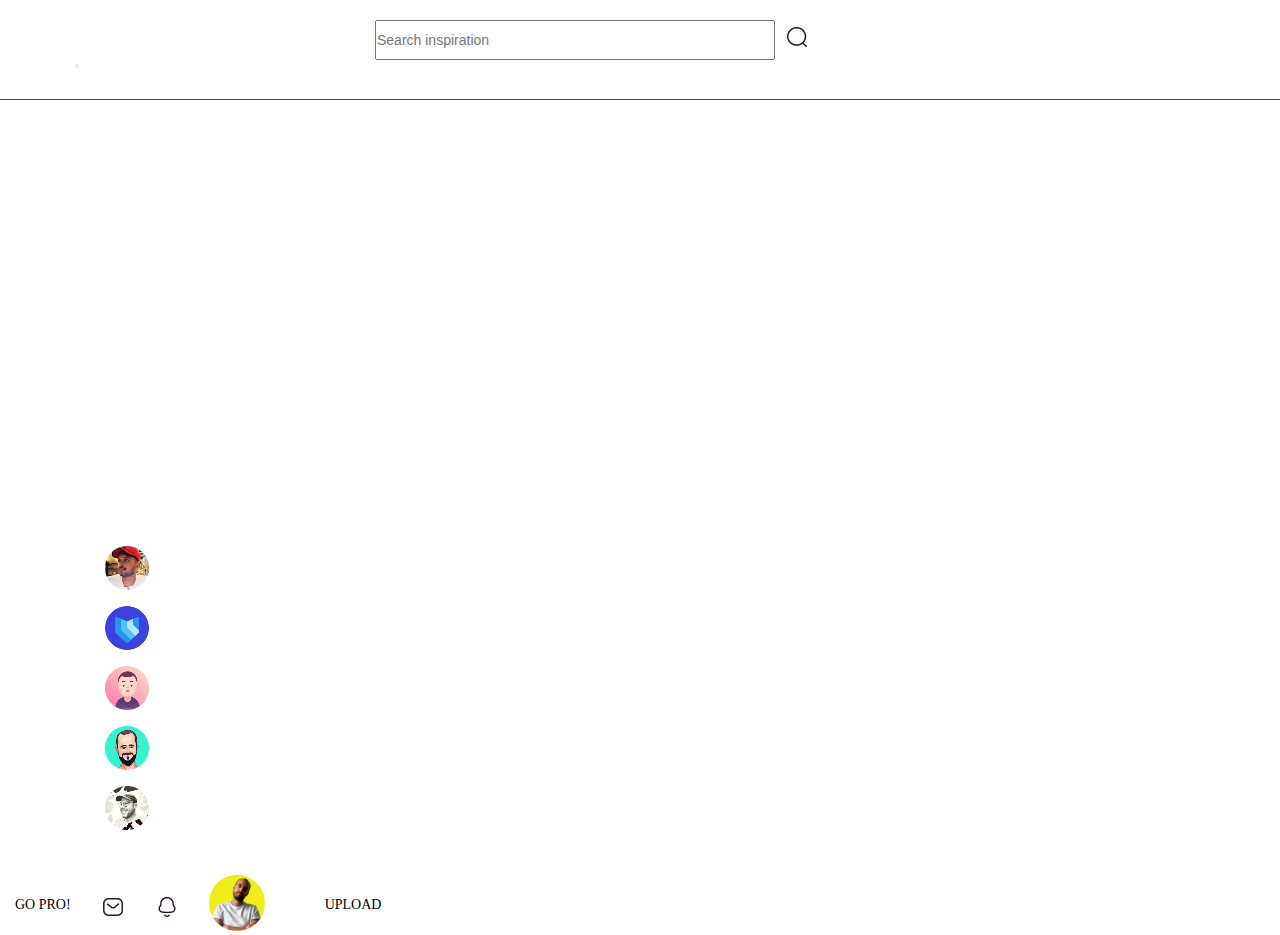
==== index.html @ c805a5da "ADD NAVBAR" ====
<!DOCTYPE html>
<html lang="en">
<head>
    <meta charset="UTF-8">
    <meta http-equiv="X-UA-Compatible" content="IE=edge">
    <meta name="viewport" content="width=device-width, initial-scale=1.0">
    <link rel="stylesheet" href="css/style.css">
    <!-- CSS only -->
     <link href="https://cdn.jsdelivr.net/npm/bootstrap@5.1.3/dist/css/bootstrap.min.css" rel="stylesheet" integrity="sha384-1BmE4kWBq78iYhFldvKuhfTAU6auU8tT94WrHftjDbrCEXSU1oBoqyl2QvZ6jIW3" crossorigin="anonymous">
    <title>Document</title>
</head>
<body>
    <header>
        <nav class="navbar  ">
        <div class="leftside">
           <a class="btn btn-primary bg-dark  border-dark sidebar-button " data-bs-toggle="offcanvas" href="#offcanvasExample" role="button" aria-controls="offcanvasExample">
              <img   src="img/right side bar.png" alt="sidebar">
      
            </a>
            <div class="offcanvas offcanvas-start bg-dark" tabindex="-1" id="offcanvasExample" aria-labelledby="offcanvasExampleLabel">
                <div class="offcanvas-header ">
                    <h5 class="offcanvas-title  side-title" id="offcanvasExampleLabel">design.today</h5>
                    <button type="button" class="btn-close bg-light text-reset close" data-bs-dismiss="offcanvas" aria-label="Close"></button>
                </div>
               <div class="offcanvas-body">
                  <ul class="sidebar-ul">
                      <li class="sidelist">
                          <img class="sidebar-img" src="img/home.png" alt="home"> 
                          <p  class="sidebar-p">Home</p>

                      </li>
                      <li class="sidelist">
                          <img class="sidebar-img" src="img/explore.png" alt="explore">
                          <p  class="sidebar-p" >Explore</p>
                      </li>
                      <li class="sidelist">
                          <img class="sidebar-img" src="img/folder.png" alt="folder">
                          <p class="sidebar-p" >Folders</p>
                    </li>
                      <li class="sidelist">
                          <img class="sidebar-img" src="img/Favourites.png" alt="Favourites">
                          <p class="sidebar-p">Favourites</p>
                      </li>
                      <li class="sidelist">
                          <img class="sidebar-img" src="img/Activites.png" alt="Activites">
                          <p class="sidebar-p">Activites</p>

                      </li>
                  </ul>
                  <h6 class="following">FOLLOWING</h6>
                  <ul class="sidebar-bottom-ul">
                      <li  class="sidebar-bottom-li">
                          <img class="sidebar-bottom-img" src="img/Sajon.png" alt="Sajon">
                          <p  class="sidebar-bottom-p">Sajon</p>

                      </li>
                      <li  class="sidebar-bottom-li">
                          <img  class="sidebar-bottom-img" src="img/Tran Mau Tri Tam.png" alt="Tran Mau Tri Tam">
                          <p class="sidebar-bottom-p">Tran Mau Tri Tam</p>
                      </li>
                      <li  class="sidebar-bottom-li">
                          <img  class="sidebar-bottom-img" src="img/Ghani Pradita.png" alt="Ghani Pradita">
                          <p class="sidebar-bottom-p">Ghani Pradita</p>
                      </li>
                      <li  class="sidebar-bottom-li">
                          <img  class="sidebar-bottom-img" src="img/David Kovalev.png" alt="David Kovalev">
                          <p class="sidebar-bottom-p">David Kovalev</p>
                      </li>
                      <li  class="sidebar-bottom-li">
                          <img  class="sidebar-bottom-img" src="img/Ryan Putnam.png" alt="Ryan Putnam">
                          <p class="sidebar-bottom-p">Ryan Putnam</p>
                      </li>
                  </ul>
                  <h6 class="sidebar-last-title">
                    Load more (15)
                  </h6>
                  
               </div>
           </div>
           
            <form class="form-inline nav-form">
              <input class="form-control mr-sm-2 search-input" type="search" placeholder="Search inspiration" aria-label="Search">
              <img class="search-img" src="img/search.png" alt="">
            </form>
          
       </div>
       <div class="rightside">
           <p class="navbar-r-p" > GO PRO!</p>
           <img class="massage" src="img/massage icon.png" alt="massage">
           <img class="ball" src="img/ball icon.png" alt="ball">
           <a class="secondpage" href="secondpage.html">
               <img  src="img/nextpage.png" alt="nextpage">
           </a>
           <p class="upload">UPLOAD</p>
       </div>
      </nav>

    </header>
    <!-- JavaScript Bundle with Popper -->
<script src="https://cdn.jsdelivr.net/npm/bootstrap@5.1.3/dist/js/bootstrap.bundle.min.js" integrity="sha384-ka7Sk0Gln4gmtz2MlQnikT1wXgYsOg+OMhuP+IlRH9sENBO0LRn5q+8nbTov4+1p" crossorigin="anonymous"></script>
</body>
</html>
---- css/style.css ----
*{
    margin: 0;
    padding:0 ;
    box-sizing: border-box;
    list-style-type: none;
    text-decoration: none;

}
header{
    max-width: 1500px;
    width: 100%;
    margin: 0 auto;
    height: 100px;
    padding: 20px 15px;
    border-bottom: 1px solid #464242;
}
.leftside{
    display: flex;
}
.nav-form{
    display: flex;
    margin-left: 50px;
}
.nav-form input{ 
    width: 400px;
    height: 40px;
}

.search-input{
    
    margin-right: 10px;

}
.search-input::placeholder{
    font-size: 14px;
    line-height: 19px;
   
}
.nav-form img{
    margin-top: 5px;
}
.search-img{
    width: 24px;
    height: 24px
    
     
}
.sidebar-button{
    width: 60px;
    height: 40px;
    
}
.rightside{
    display: flex;
}
.upload{
    padding: 20px 30px;
    font-size: 14px;
    line-height: 19px;
    margin-left: 30px;
}
.upload:hover{
    color: white;
    background-color: #FF2288;
    border-radius: 12px;
}
.secondpage{
    width: 56px;
   height: 56px;
   margin-left: 30px;
}
.ball{
    width: 24px;
    height: 24px;
    margin-left: 30px;
    margin-top: 20PX;
}
.massage{
    width: 24px;
    height: 24px;
    margin-left: 30px;
    margin-top: 20PX;
}
.navbar-r-p{
    font-size: 14px;
    line-height: 19px;
    margin-top: 20PX;
}
.navbar-r-p:hover{
    color: #FF2288;
}




.side-title{
    color: white;
    font-size: 24px;
    line-height: 32px;
    margin-left: 30px;
    
}
.sidebar-p{
    color: white;
}
.sidebar-ul {
    margin-top: 70px;
   
}
.sidebar-ul li{
    width: 250px;
    height: 60px;
    padding-left: 30px;
    padding-top: 10px;
   
}
.sidebar-img{
    width: 24px;
   height: 24px;
   margin-right: 15px;
   margin-bottom: 30px;
}
.sidelist{
    display: flex;
   justify-items: center;
}
.sidelist:hover{
    background-color: #FF2288;
    border-radius: 12px;
}
.following{
    color: white;
    font-size: 12px;
    line-height: 16px;
    margin-left: 60px;
    margin-top: 50px;
    
}
.sidebar-bottom-ul{
    margin-top: 30px;
}

.sidebar-bottom-li{
    display: flex;
    width: 250px;
    height: 60px;
    padding-left: 30px;
    padding-top: 10px;
   
}
.sidebar-bottom-li:hover{
 background-color: #FF2288;
    border-radius: 12px;
}

.sidebar-bottom-img{
    width: 44px;
    height: 44px; 
    margin-right: 20px;
    margin-bottom:20px ;

}
.sidebar-bottom-p{
    color: #FFFFFF;
    font-size: 16px;
    line-height: 21px;
    margin-top: 10px;
    
}
.sidebar-last-title{
    color: white;
    font-size: 14px;
    line-height: 19px;
    margin-top: 20px;
    margin-left: 50px;
}
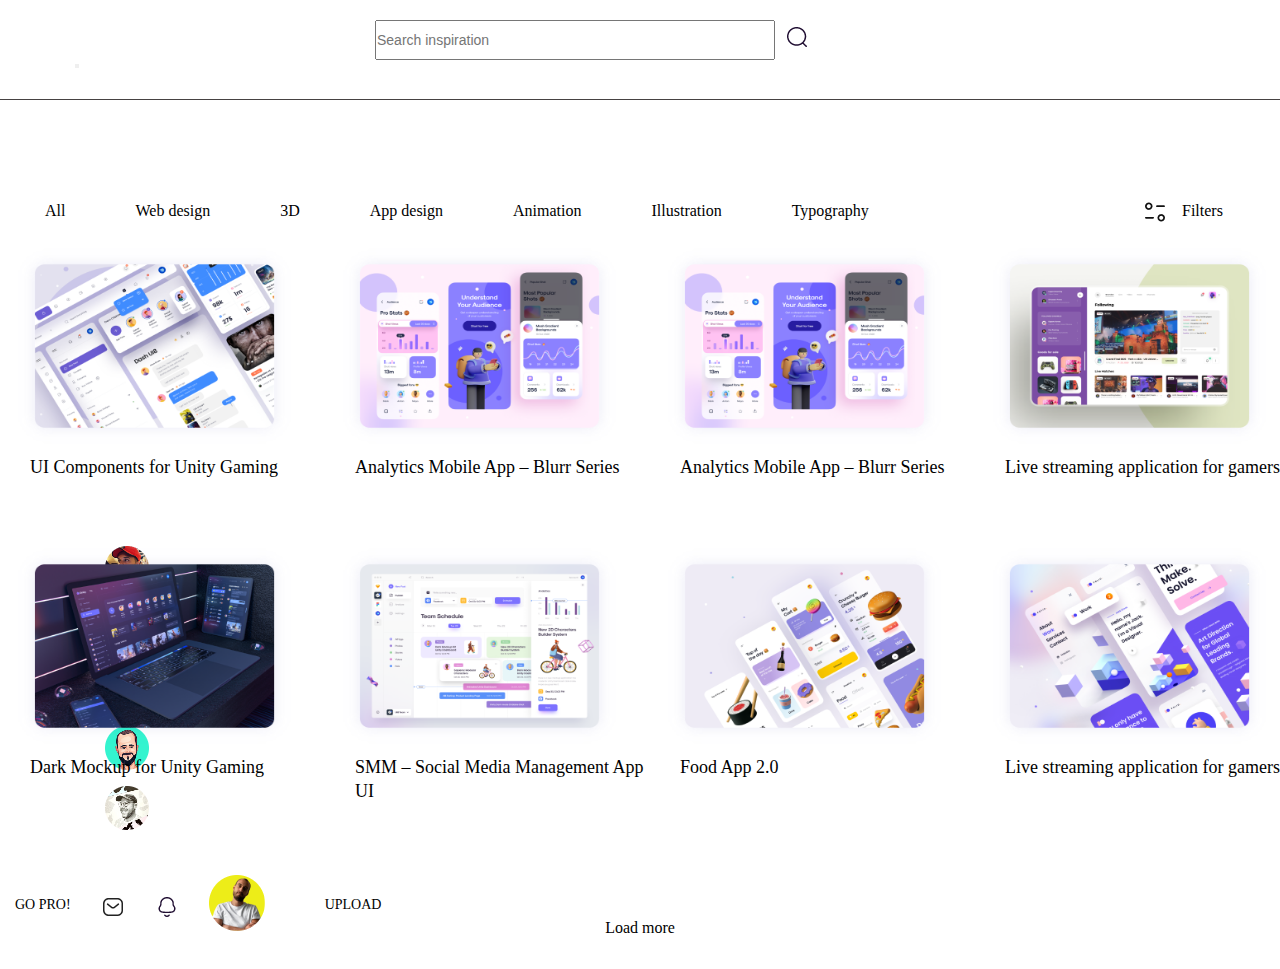
==== commit 902cb6c1: "add styles" ====
--- a/index.html
+++ b/index.html
@@ -96,6 +96,72 @@
       </nav>
 
     </header>
+    <main>
+        <div class="conteiner">
+            <div class="main-nav">
+                <ul class="main-nav-ul">
+                    <li>All</li>
+                    <li>Web design</li>
+                    <li> 3D</li>
+                    <li>App design</li>
+                    <li> Animation</li>
+                    <li>Illustration</li>
+                    <li>Typography</li>
+                </ul>
+                <div class="filter">
+                    <img class="filter-img" src="img/filter.png" alt="filter">
+                    <p>Filters</p>
+                </div>
+            </div>
+            <div class="offers">
+                <ul class="offers-ul">
+                    <li class="offers-li" >
+                        <img src="img/UI Components for Unity Gaming.png" alt="UI Components for Unity   Gaming">
+                        <p class="offer-p">UI Components for Unity Gaming</p>
+                    </li>
+                    <li  class="offers-li">
+                        <img src="img/Analytics Mobile App – Blurr Series.png" alt="Analytics Mobile App – Blurr Series">
+                    <p class="offer-p">Analytics Mobile App – Blurr Series</p>
+
+                    </li>
+                    <li  class="offers-li">
+                        <img src="img/Analytics Mobile App – Blurr Series.png" alt="Analytics Mobile App – Blurr Series">
+                    <p class="offer-p">Analytics Mobile App – Blurr Series</p>
+
+                    </li>
+                    <li  class="offers-li">
+                        <img src="img/Live streaming application for gamers..png" alt="Live streaming application for gamers.">
+                    <p class="offer-p">Live streaming application for gamers.</p>
+
+                    </li>
+                    <li  class="offers-li">
+                        <img src="img/Dark Mockup for Unity Gaming.png" alt="Dark Mockup for Unity Gaming">
+                    <p class="offer-p">Dark Mockup for Unity Gaming</p>
+
+                    </li>
+                    <li  class="offers-li">
+                        <img src="img/SMM – Social Media Management – App UI.png" alt="SMM – Social Media Management – App UI">
+                    <p class="offer-p">SMM – Social Media Management App UI</p>
+
+                    </li>
+                    <li  class="offers-li">
+                        <img src="img/Food App 2.0.png" alt="Food App 2.0">
+                    <p class="offer-p">Food App 2.0</p>
+
+                    </li>
+                    <li  class="offers-li">
+                        <img src="img/Live streaming application for gamers.2.png" alt="Live streaming application for gamers.">
+                    <p class="offer-p">Live streaming application for gamers.</p>
+
+                    </li>
+                </ul>
+            </div>
+            <div class="load-more">
+                <p  >Load more</p>
+            </div>
+
+        </div>
+    </main>
     <!-- JavaScript Bundle with Popper -->
 <script src="https://cdn.jsdelivr.net/npm/bootstrap@5.1.3/dist/js/bootstrap.bundle.min.js" integrity="sha384-ka7Sk0Gln4gmtz2MlQnikT1wXgYsOg+OMhuP+IlRH9sENBO0LRn5q+8nbTov4+1p" crossorigin="anonymous"></script>
 </body>
--- a/css/style.css
+++ b/css/style.css
@@ -13,6 +13,7 @@
     height: 100px;
     padding: 20px 15px;
     border-bottom: 1px solid #464242;
+   
 }
 .leftside{
     display: flex;
@@ -174,4 +175,95 @@
     margin-top: 20px;
     margin-left: 50px;
 }
-
+.conteiner{
+    max-width: 1250px;
+    width: 100%;
+    margin: 0 auto;
+    padding: 15px;
+}
+.main-nav{
+    display: flex;
+    justify-content: space-between;
+    margin-top: 70px;
+}
+.main-nav-ul{
+    display: flex;
+}
+.main-nav-ul li{
+    margin-right:40px ;
+    font-size: 16px;
+    line-height: 21px;
+    padding: 15px 15px;
+
+}
+.main-nav-ul li:hover{
+    background-color: #F2F2F2;
+    border-radius: 12px;
+}
+
+.filter{
+    display: flex;
+    width: 132px;
+    height: 56px; 
+    padding: 15px 25px; 
+}
+.filter:hover{
+     border: 2px solid #D8D8D8 ;
+       border-radius: 12px;
+}
+.filter img{
+    width: 24px;
+    height: 24px;
+    margin-right: 15px;
+}
+.filter p{
+    font-size: 16px;
+    line-height: 21px;
+}
+.offers-ul{
+    display: grid;
+    grid-template-columns:25% 25% 25% 25% ;
+    gap: 20px;
+    
+}
+.offers-ul li{
+    width: 289px;
+    height: 280px;    
+}
+
+
+.offers-li img{
+    width: 289px;
+height: 210px;
+ margin-left: -20px;   
+}
+.offers-li p{
+    width: 289px;
+    font-size: 18px;
+    line-height: 24px;
+}
+.load-more{
+    display:flex ;
+    justify-content: center;
+    margin-top: 80px;
+}
+.load-more p{
+    font-size: 16px;
+    line-height: 21px;
+    padding: 16px 80px;
+
+}
+.load-more p:hover{
+    background-color: #dbdbdb;
+    border-radius: 12px;
+}
+
+
+
+
+
+
+
+
+
+
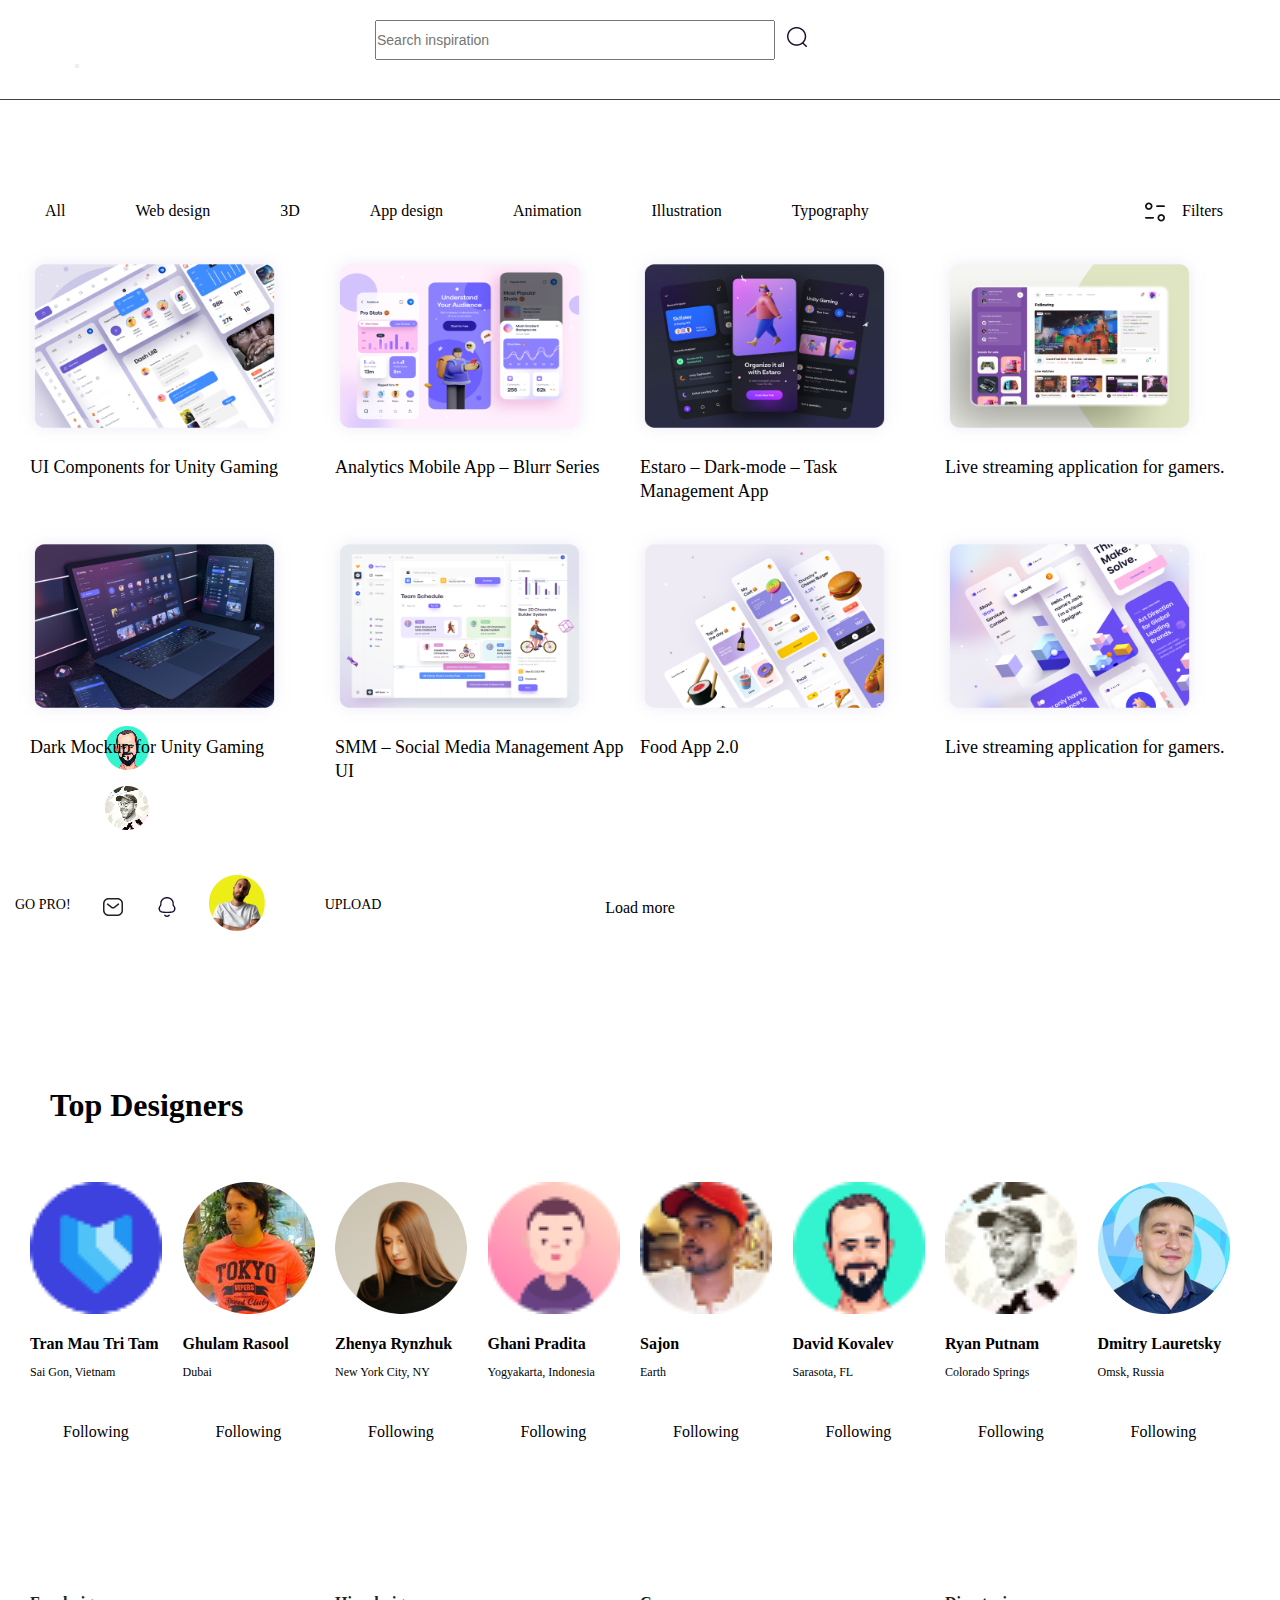
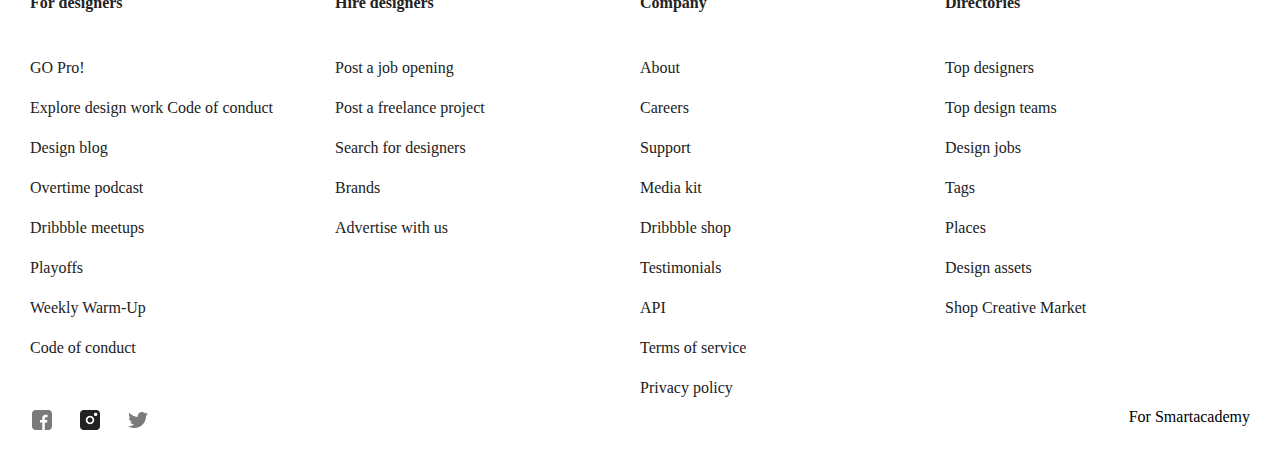
==== commit 195b276a: "add styles" ====
--- a/index.html
+++ b/index.html
@@ -47,7 +47,7 @@
 
                       </li>
                   </ul>
-                  <h6 class="following">FOLLOWING</h6>
+                  <h6 class="follow">FOLLOWING</h6>
                   <ul class="sidebar-bottom-ul">
                       <li  class="sidebar-bottom-li">
                           <img class="sidebar-bottom-img" src="img/Sajon.png" alt="Sajon">
@@ -125,8 +125,8 @@
 
                     </li>
                     <li  class="offers-li">
-                        <img src="img/Analytics Mobile App – Blurr Series.png" alt="Analytics Mobile App – Blurr Series">
-                    <p class="offer-p">Analytics Mobile App – Blurr Series</p>
+                        <img src="img/Estaro – Dark-mode – Task Management App.png" alt="Analytics Mobile App – Blurr Series">
+                    <p class="offer-p">Estaro – Dark-mode – Task Management App</p>
 
                     </li>
                     <li  class="offers-li">
@@ -159,8 +159,167 @@
             <div class="load-more">
                 <p  >Load more</p>
             </div>
+            <div class="title">
+                <h3>
+                    Top Designers
+                </h3>
+            </div>
+            <div class="designes">
+                <ul  class="designes-ul"> 
+                    <li class="designes-li">
+                        <img src="img/Tran Mau Tri Tam.png" alt="Tran Mau Tri Tam">
+                        <h5>
+                            Tran Mau Tri Tam
+                        </h5>
+                        <p class="city">
+                            Sai Gon, Vietnam
+                        </p>
+                        <p class="following">
+                            Following
+                        </p>
+
+                    </li>
+                    <li class="designes-li">
+                        <img src="img/Ghulam Rasool.png" alt="Ghulam Rasool">
+                        <h5>Ghulam Rasool</h5>
+                        <p class="city">Dubai</p>
+                        <p  class="following">
+                            Following
+                        </p>
+                    </li>
+                    <li class="designes-li">
+                        <img src="img/Zhenya Rynzhuk.png" alt="Zhenya Rynzhuk">
+                        <h5>Zhenya Rynzhuk</h5>
+                        <p class="city">New York City, NY</p>
+                        <p  class="following">
+                            Following
+                        </p>
+
+                    </li>
+                    <li class="designes-li">
+                        <img src="img/Ghani Pradita.png" alt="Ghani Pradita">
+                        <h5>Ghani Pradita</h5>
+                        <p class="city">Yogyakarta, Indonesia</p>
+                        <p  class="following">
+                            Following
+                        </p>
+                    </li>
+                    <li class="designes-li">
+                        <img src="img/Sajon.png" alt=" Sajon">
+                        <h5>Sajon</h5>
+                        <p class="city">Earth</p>
+                        <p  class="following">
+                            Following
+                        </p>
+                    </li>
+                    <li class="designes-li">
+                        <img src="img/David Kovalev.png" alt="David Kovalev">
+                        <h5>David Kovalev</h5>
+                        <p class="city">Sarasota, FL</p>
+                        <p class="following">
+                            Following
+                        </p>
+                    </li>
+                    <li class="designes-li">
+                        <img src="img/Ryan Putnam.png" alt="Ryan Putnam">
+                        <h5>Ryan Putnam</h5>
+                        <p class="city">Colorado Springs</p>
+                        <p class="following">
+                            Following
+                        </p>
+                    </li>
+                    <li class="designes-li">
+                        <img src="img/Dmitry Lauretsky.png" alt="Dmitry Lauretsky">
+                        <h5>Dmitry Lauretsky</h5>
+                        <p  class="city">Omsk, Russia</p>
+                        <p class="following">
+                            Following
+                        </p>
+
+                    </li>
+                </ul>
+
+            </div>
+
+
 
         </div>
+        <footer class="conteiner">
+            <div class="footer-section">
+            
+                
+                <ul class="footer-ul">
+                    <h6 class="footer-title">
+                        For designers
+                    </h6>
+                 <li>GO Pro!</li>
+                 <li> Explore design work  Code of conduct</li>
+                 <li>Design blog</li>
+                 <li> Overtime podcast</li>
+                 <li>Dribbble meetups </li>
+                 <li> Playoffs</li>
+                 <li> Weekly Warm-Up</li>
+                 <li> Code of conduct</li>
+               </ul>
+            
+        
+               
+                <ul class="footer-ul">
+                    <h6 class="footer-title">
+                        Hire designers
+                    </h6>
+                    <li>Post a job opening </li>
+                    <li>  Post a freelance project </li>
+                    <li> Search for designers</li>
+                    <li>Brands</li>
+                    <li>Advertise with us</li>
+                </ul>
+            
+            
+                
+                <ul class="footer-ul">
+                    <h6 class="footer-title">
+                        Company
+                    </h6>
+                    <li>About   </li>
+                    <li> Careers</li>
+                    <li> Support</li>
+                    <li>Media kit</li>
+                    <li> Dribbble shop</li>
+                   <li>Testimonials</li>
+                   <li> API</li>
+                   <li>Terms of service</li>
+                   <li> Privacy policy</li>
+               </ul>
+            
+            
+                
+                <ul class="footer-ul">
+                    <h6 class="footer-title" >
+                        Directories
+                    </h6>
+                    <li>Top designers </li>
+                    <li>Top design teams</li>
+                    <li> Design jobs</li>
+                    <li> Tags</li>
+                    <li> Places</li>
+                    <li>Design assets</li>
+                    <li>Shop Creative Market</li>
+                </ul>
+            
+           </div>
+           <div class="footer-sec-2">
+               <div class="icons">
+                   <img src="img/fb.png" alt="fb">
+                   <img src="img/instagram.png" alt="instagram">
+                   <img src="img/twitter.png" alt="twitter">
+               </div>
+               <div class="footrt-text">
+                   <p>For Smartacademy</p>
+               </div>
+           </div>
+
+        </footer>
     </main>
     <!-- JavaScript Bundle with Popper -->
 <script src="https://cdn.jsdelivr.net/npm/bootstrap@5.1.3/dist/js/bootstrap.bundle.min.js" integrity="sha384-ka7Sk0Gln4gmtz2MlQnikT1wXgYsOg+OMhuP+IlRH9sENBO0LRn5q+8nbTov4+1p" crossorigin="anonymous"></script>
--- a/css/style.css
+++ b/css/style.css
@@ -129,7 +129,7 @@
     background-color: #FF2288;
     border-radius: 12px;
 }
-.following{
+.follow{
     color: white;
     font-size: 12px;
     line-height: 16px;
@@ -223,7 +223,6 @@
 .offers-ul{
     display: grid;
     grid-template-columns:25% 25% 25% 25% ;
-    gap: 20px;
     
 }
 .offers-ul li{
@@ -257,13 +256,83 @@
     background-color: #dbdbdb;
     border-radius: 12px;
 }
-
-
-
-
-
-
-
-
-
-
+.title h3{
+    font-size: 32px;
+    line-height: 43px;
+    margin-left: 20px;
+    margin-top: 150px;
+    margin-bottom: 55px;
+
+}
+.designes-ul{
+    display: grid;
+    grid-template-columns:  1fr 1fr 1fr 1fr 1fr 1fr 1fr 1fr;
+}
+.designes-li{
+    width: 132px;
+    height: 260px;
+}
+.designes-li img{
+    width: 132px;
+height: 132px;
+}
+.designes-li h5{
+    font-size: 16px;
+    line-height: 21px;
+    margin-top: 15px;
+    margin-bottom: 10px;
+}
+.city{
+    font-size: 12px;
+    line-height: 16px;
+    margin-bottom: 30px;
+}
+.following{
+    color: black;
+    margin: 0;
+    padding: 13px 33px;
+}
+.following:hover{
+background-color: #D8D8D8;
+border-radius: 12px;
+}
+.footer-section {
+    display:grid ;
+    grid-template-columns: 25% 25% 25% 25%;
+}
+
+.footer-title{
+    font-size: 16px;
+    line-height: 21px;
+    color: #222222;
+    margin-bottom: 35px;
+    margin-top: 120px;
+}
+.footer-ul li {
+    font-size: 16px;
+    line-height: 40px;
+    color: #222222;
+   
+}
+.footer-sec-2{
+    display: flex;
+    justify-content: space-between;
+}
+.icons img{
+    width: 24px;
+    height: 24px;
+    margin-right: 20px;
+   
+}
+
+
+
+
+
+
+
+
+
+
+
+
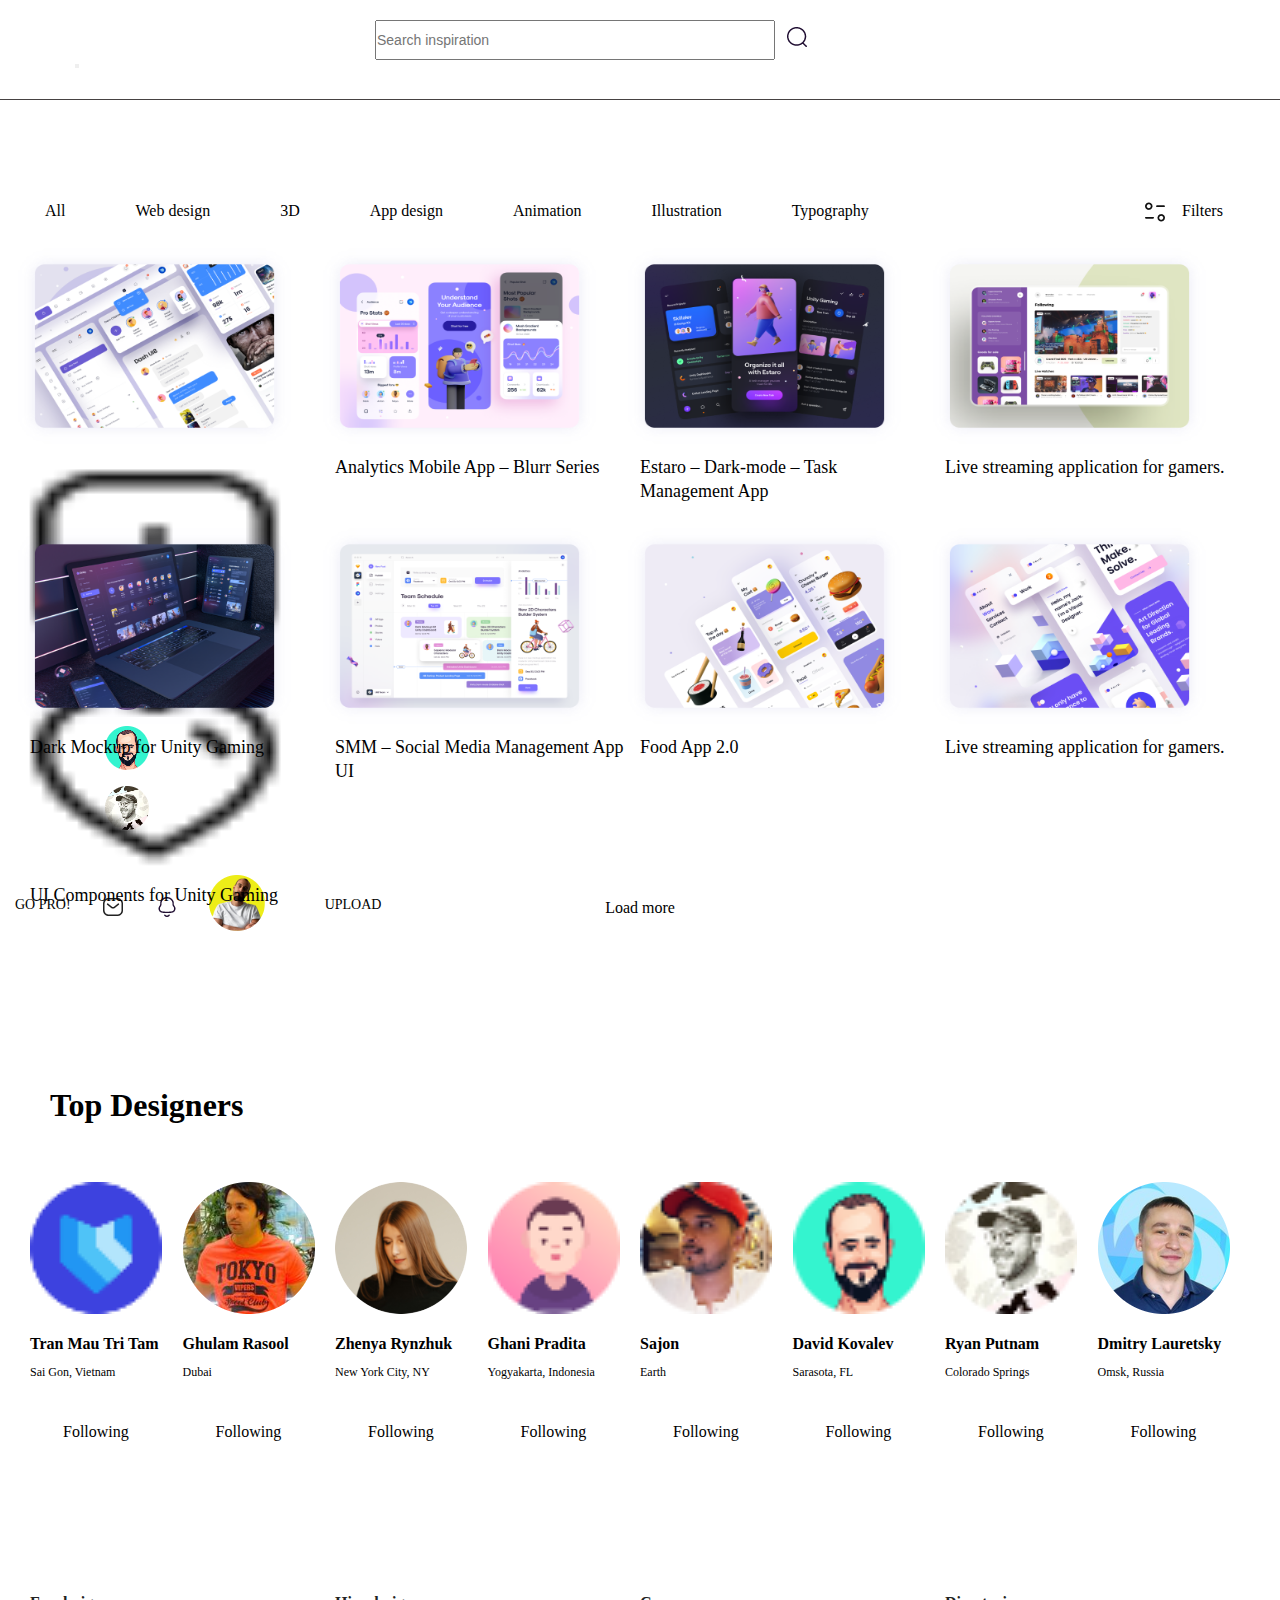
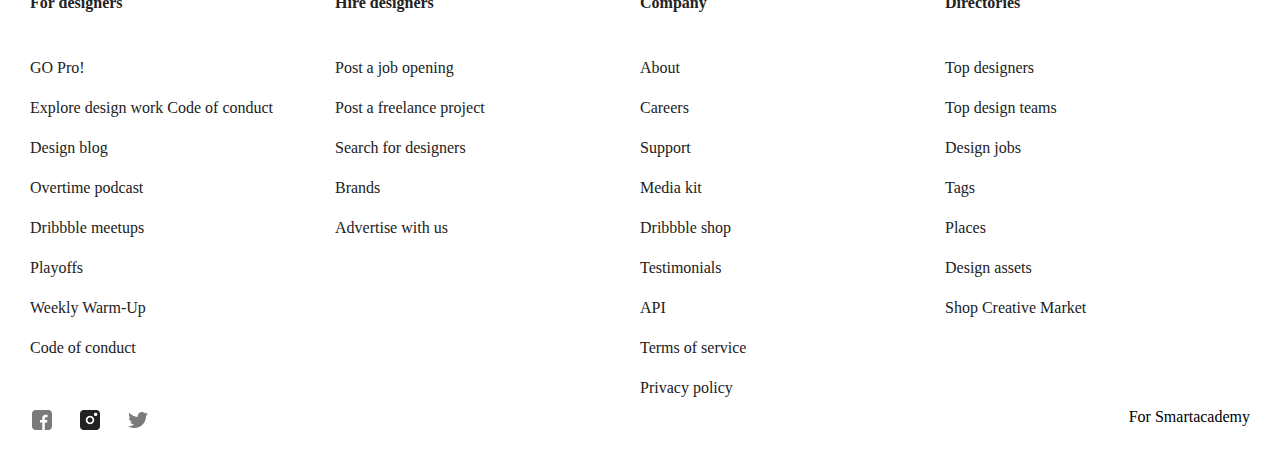
==== commit 87a8b5fb: "add table" ====
--- a/index.html
+++ b/index.html
@@ -117,6 +117,8 @@
                 <ul class="offers-ul">
                     <li class="offers-li" >
                         <img src="img/UI Components for Unity Gaming.png" alt="UI Components for Unity   Gaming">
+                        <img class="plus" src="img/plus.png" alt="">
+                        <img class="heart" src="img/Heart.png" alt="">
                         <p class="offer-p">UI Components for Unity Gaming</p>
                     </li>
                     <li  class="offers-li">
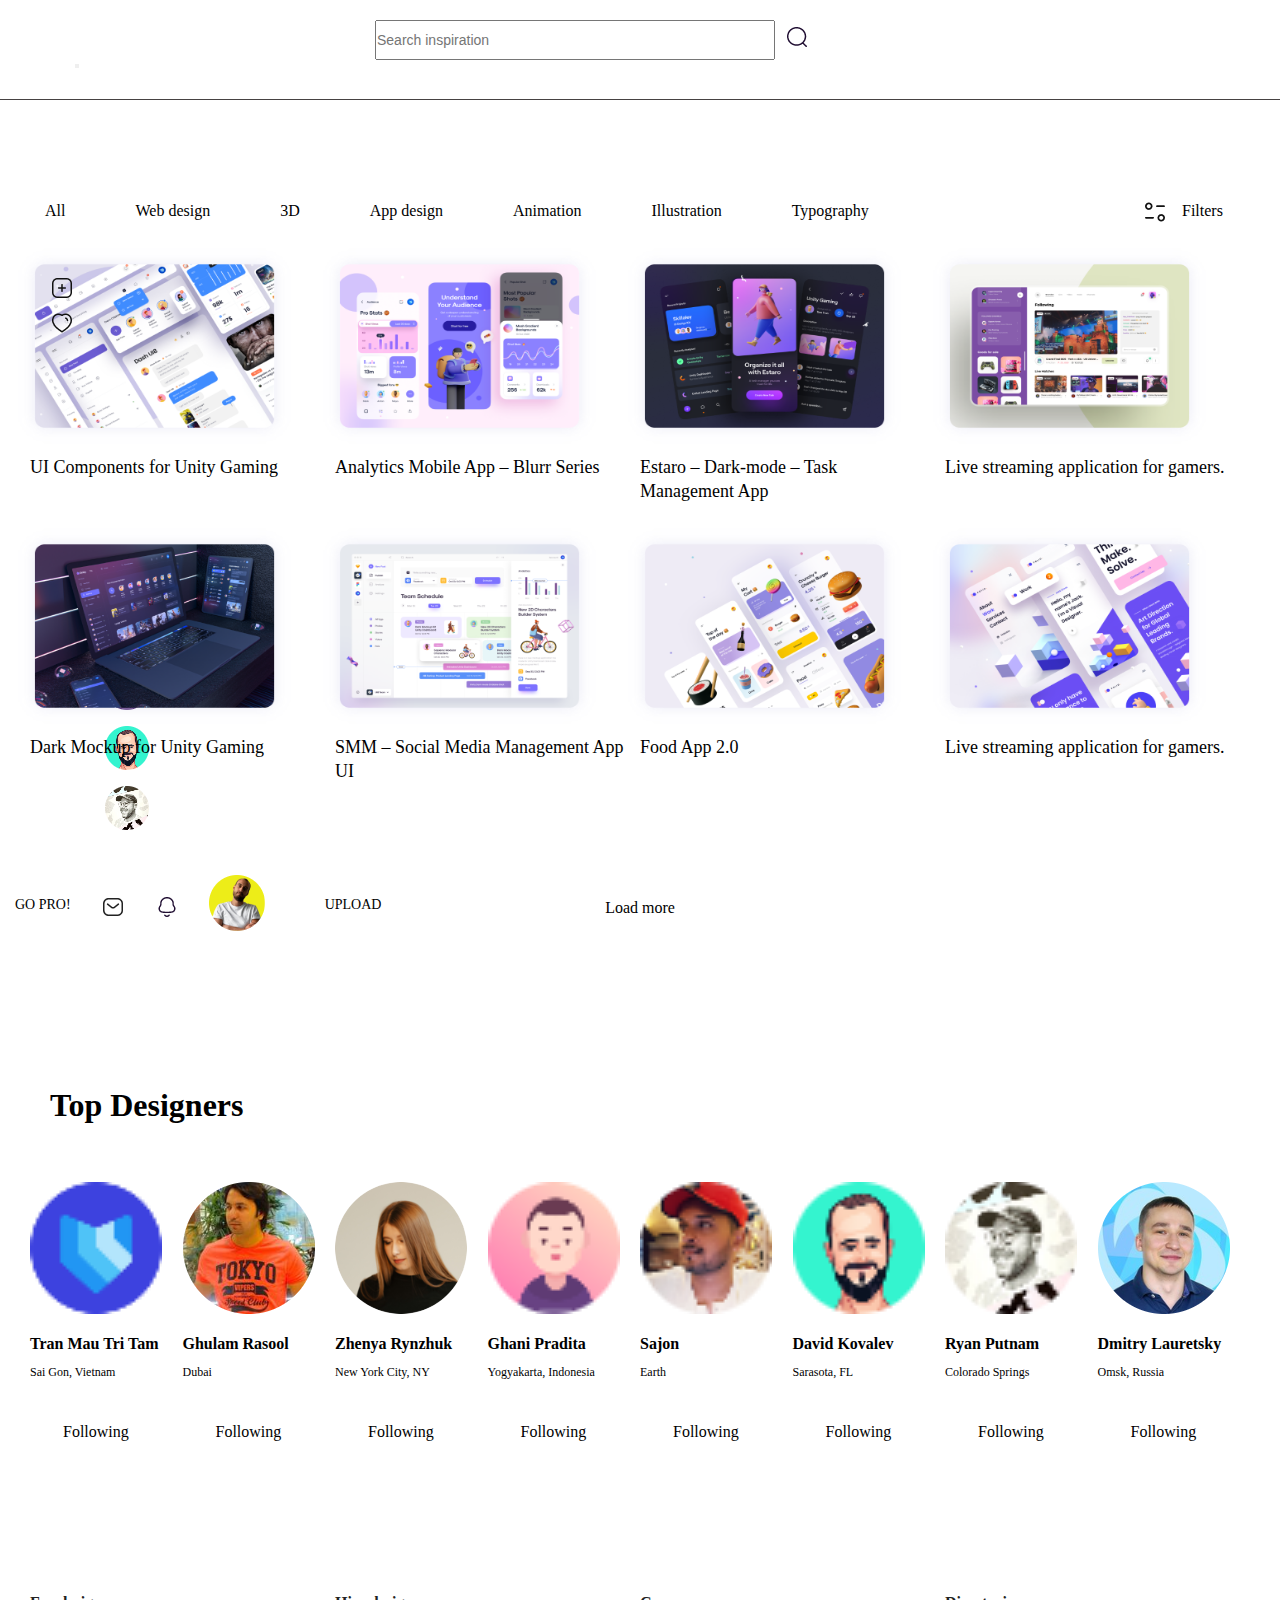
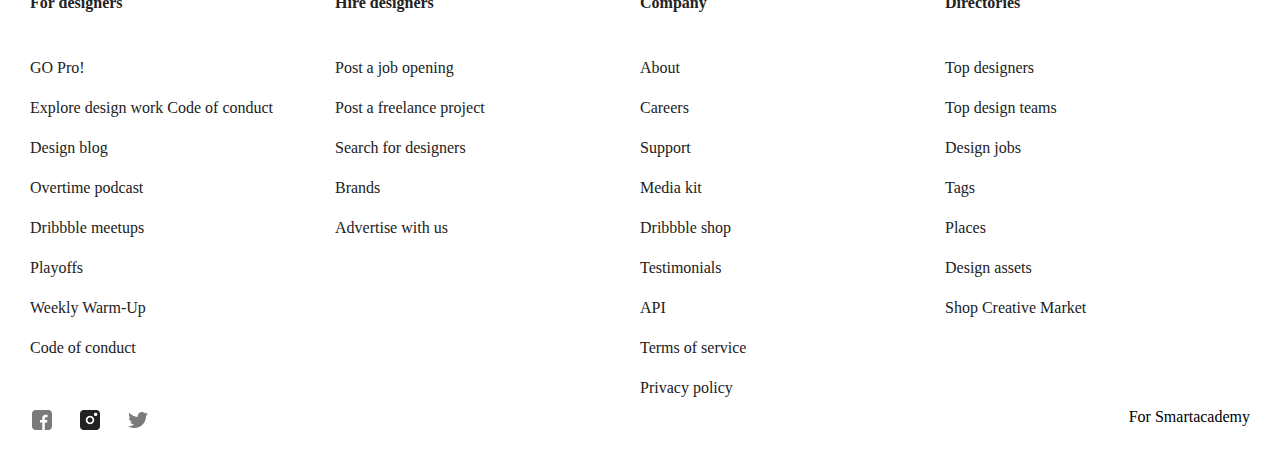
==== commit 6500caca: "add fonts" ====
--- a/index.html
+++ b/index.html
@@ -5,6 +5,7 @@
     <meta http-equiv="X-UA-Compatible" content="IE=edge">
     <meta name="viewport" content="width=device-width, initial-scale=1.0">
     <link rel="stylesheet" href="css/style.css">
+    <link rel="stylesheet" href="css/font.css">
     <!-- CSS only -->
      <link href="https://cdn.jsdelivr.net/npm/bootstrap@5.1.3/dist/css/bootstrap.min.css" rel="stylesheet" integrity="sha384-1BmE4kWBq78iYhFldvKuhfTAU6auU8tT94WrHftjDbrCEXSU1oBoqyl2QvZ6jIW3" crossorigin="anonymous">
     <title>Document</title>
--- a/css/style.css
+++ b/css/style.css
@@ -5,6 +5,15 @@
     list-style-type: none;
     text-decoration: none;
 
+}
+h5,h6{
+    font-family: 'Fredoka';
+}
+p{
+    font-family: 'Nunito';
+}
+li{
+    font-family:  'Open Sans';
 }
 header{
     max-width: 1500px;
@@ -39,10 +48,13 @@
 }
 .nav-form img{
     margin-top: 5px;
-}
+   
+}
+
 .search-img{
     width: 24px;
     height: 24px
+    
     
      
 }
@@ -117,10 +129,13 @@
 }
 .sidebar-img{
     width: 24px;
-   height: 24px;
+height: 24px;
    margin-right: 15px;
    margin-bottom: 30px;
-}
+   position: relative;
+}
+
+
 .sidelist{
     display: flex;
    justify-items: center;
@@ -227,7 +242,8 @@
 }
 .offers-ul li{
     width: 289px;
-    height: 280px;    
+    height: 280px;  
+    position: relative;  
 }
 
 
@@ -235,7 +251,25 @@
     width: 289px;
 height: 210px;
  margin-left: -20px;   
-}
+ 
+}
+.offers-li .plus{
+    width: 24px;
+    height: 24px;
+    position: absolute;
+    left: 40px;
+    top: 35px;
+ 
+}
+.offers-li .heart{
+    width: 24px;
+    height: 24px;
+    position: absolute;
+    left: 40px;
+    top: 70px;
+    
+}
+
 .offers-li p{
     width: 289px;
     font-size: 18px;
--- a/css/font.css
+++ b/css/font.css
@@ -0,0 +1,27 @@
+@font-face {
+    font-family: 'Fredoka';
+    src: url('Fredoka-Light.woff2') format('woff2'),
+        url('Fredoka-Light.woff') format('woff'),
+        url('Fredoka-Light.ttf') format('truetype');
+    font-weight: 300;
+    font-style: normal;
+    font-display: swap;
+}
+@font-face {
+    font-family:  'Open Sans';
+    src: url('OpenSans-Italic.woff2') format('woff2'),
+        url('OpenSans-Italic.woff') format('woff'),
+        url('OpenSans-Italic.ttf') format('truetype');
+    font-weight: normal;
+    font-style: italic;
+    font-display: swap;
+}
+@font-face {
+    font-family: 'Nunito';
+    src: url('Nunito-ExtraLightItalic.woff2') format('woff2'),
+        url('Nunito-ExtraLightItalic.woff') format('woff'),
+        url('Nunito-ExtraLightItalic.ttf') format('truetype');
+    font-weight: 200;
+    font-style: italic;
+    font-display: swap;
+}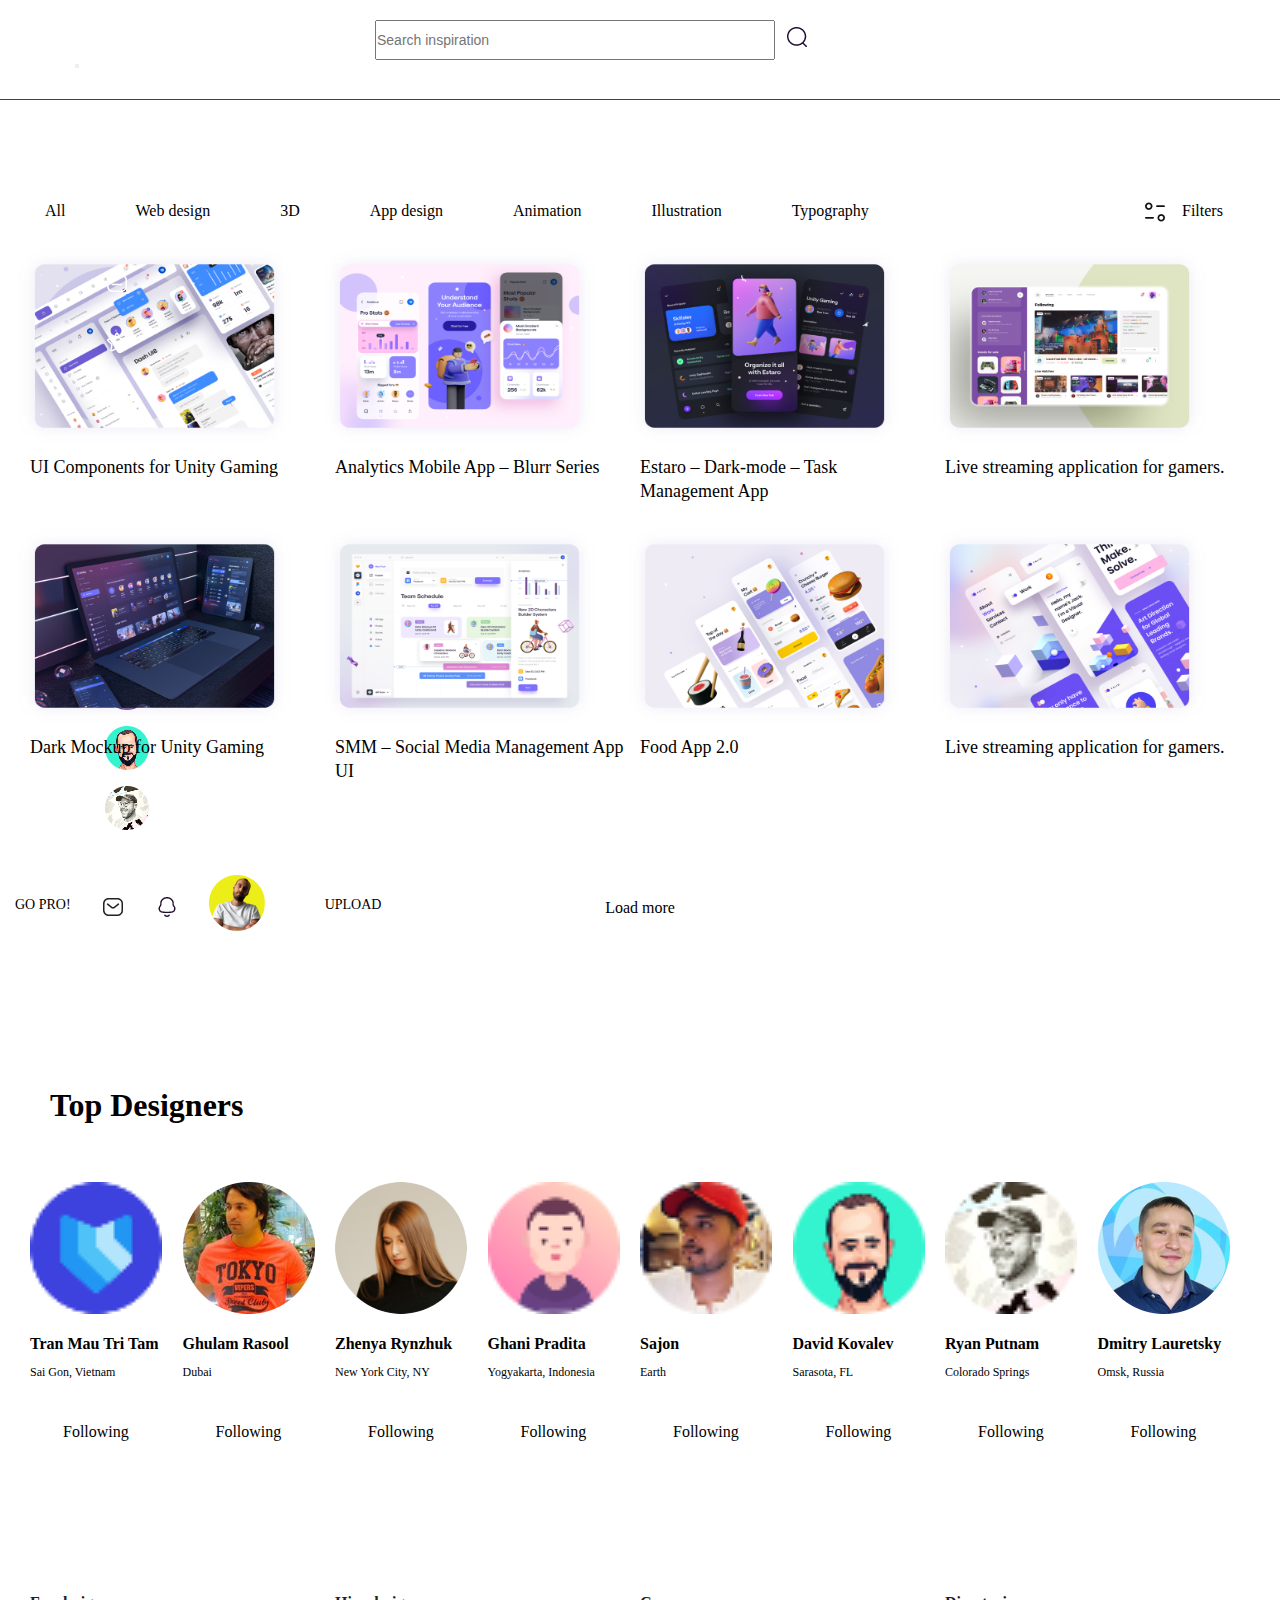
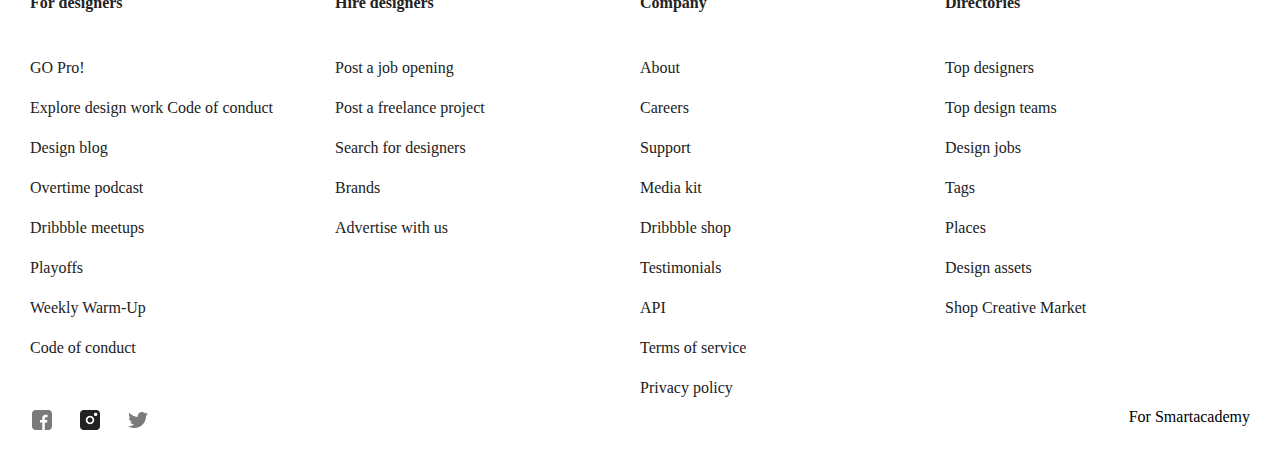
==== commit 6a98608c: "add styles" ====
--- a/index.html
+++ b/index.html
@@ -6,6 +6,7 @@
     <meta name="viewport" content="width=device-width, initial-scale=1.0">
     <link rel="stylesheet" href="css/style.css">
     <link rel="stylesheet" href="css/font.css">
+    <link rel="stylesheet" href="css/media.css">
     <!-- CSS only -->
      <link href="https://cdn.jsdelivr.net/npm/bootstrap@5.1.3/dist/css/bootstrap.min.css" rel="stylesheet" integrity="sha384-1BmE4kWBq78iYhFldvKuhfTAU6auU8tT94WrHftjDbrCEXSU1oBoqyl2QvZ6jIW3" crossorigin="anonymous">
     <title>Document</title>
@@ -118,8 +119,7 @@
                 <ul class="offers-ul">
                     <li class="offers-li" >
                         <img src="img/UI Components for Unity Gaming.png" alt="UI Components for Unity   Gaming">
-                        <img class="plus" src="img/plus.png" alt="">
-                        <img class="heart" src="img/Heart.png" alt="">
+                        
                         <p class="offer-p">UI Components for Unity Gaming</p>
                     </li>
                     <li  class="offers-li">
--- a/css/style.css
+++ b/css/style.css
@@ -243,7 +243,7 @@
 .offers-ul li{
     width: 289px;
     height: 280px;  
-    position: relative;  
+     
 }
 
 
@@ -253,22 +253,7 @@
  margin-left: -20px;   
  
 }
-.offers-li .plus{
-    width: 24px;
-    height: 24px;
-    position: absolute;
-    left: 40px;
-    top: 35px;
- 
-}
-.offers-li .heart{
-    width: 24px;
-    height: 24px;
-    position: absolute;
-    left: 40px;
-    top: 70px;
-    
-}
+
 
 .offers-li p{
     width: 289px;
@@ -322,6 +307,7 @@
     margin-bottom: 30px;
 }
 .following{
+    width: 130px;
     color: black;
     margin: 0;
     padding: 13px 33px;
--- a/css/media.css
+++ b/css/media.css
@@ -0,0 +1,268 @@
+@media(max-width: 1230px) {
+    .offers-ul{
+        display: grid;
+    grid-template-columns:1fr 1fr 1fr ;
+    }
+    .designes-ul{
+        display: grid;
+        grid-template-columns:1fr 1fr 1fr  1fr;
+
+    }
+    .designes-li{
+        margin-top: 20px;
+    }
+
+}
+@media (max-width:1024px){
+    .main-nav-ul{
+        margin-left: -40px;
+       
+    }
+    .nav-form input{
+        width: 200px;
+    }
+    .main-nav-ul{
+        margin-left: -20px;
+        display: grid;
+        grid-template-columns: 1fr 1fr 1fr 1fr 1fr;
+    }
+    .designes-li{
+        width: 200px;
+        
+    }
+}
+@media (max-width: 992px){
+    header{
+        max-width: 1500px;
+        width: 100%;
+        margin: 0 auto;
+        height: 150px;
+        padding: 20px 15px;
+        border-bottom: 1px solid #464242;
+       
+    }
+    .main-nav-ul{
+        margin-left: -20px;
+        display: grid;
+        grid-template-columns: 1fr 1fr 1fr 1fr;
+    }
+    .sidebar-img{
+        width:50px;
+    height: 50px;
+       margin-right: 15px;
+       margin-bottom: 30px;
+      
+    }
+    .sidebar-p{
+        font-size: 22px;
+    line-height: 24px;
+    margin-top: 15px;
+    }
+    .follow{
+        font-size: 22px;
+    line-height: 24px;
+    }
+    .sidebar-bottom-img{
+        width:55px;
+        height: 55px; 
+        margin-right: 20px;
+        margin-bottom:20px ;
+    
+    }
+    .sidebar-last-title{
+        font-size: 22px;
+    line-height: 24px;
+    }
+    .sidebar-bottom-p{
+        font-size: 20px;
+        line-height: 21px;
+    }
+    .nav-form input{
+        width: 400px;
+    }
+    .navbar-r-p{
+        font-size: 22px;
+    line-height: 24px;
+    margin-top: 30px;
+    }
+    .massage,.ball{
+        width: 50px;
+        height: 50px;
+    }
+    .secondpage img{
+        margin-top: 15px;
+    }
+    .upload{
+        font-size: 22px;
+        line-height: 24px;
+        margin-top: 10px;
+    }
+    .filter img{
+        margin-left: -100px;
+    }
+    .offers-ul{
+        display: grid;
+    grid-template-columns:1fr 1fr  ;
+    }
+    .main-nav-ul li{
+        margin-right:20px ;
+        font-size: 20px;
+        line-height: 21px;
+        
+    }
+    .offers-ul li{
+        width: 370px;
+    }
+    .offers-li img{
+        width: 370px;
+    }
+    .offers-li p{
+        width: 370px;
+    font-size: 22px;
+    line-height: 24px;
+    }
+    .load-more p{
+        font-size: 18px;
+        line-height: 21px;
+        padding: 20px 100px;
+    }
+    .designes-ul{
+        display: grid;
+        grid-template-columns: 1fr 1fr 1fr;
+    }
+    .designes-li{
+        width: 200px;
+        height: 260px;
+        margin-top: 20px;
+    }
+    .designes-li img{
+        width: 150px;
+        height: 132px;
+    }
+    .designes-li h5{
+        font-size: 18px;
+        line-height: 21px;
+    }
+    .city{
+       font-size: 15px
+    }
+    .following{
+        
+        color: black;
+        margin: 0;
+        padding: 15px 35px;
+    }
+    .footer-section{
+        display: grid;
+        grid-template-columns: 1fr 1fr;
+    }
+    .footer-title{
+        font-size: 19px;
+        line-height: 21px;
+       
+    }
+    .footer-ul li {
+        font-size: 20px;
+        line-height: 40px;
+        color: #222222;
+       
+    }
+    .icons img{
+        width: 35px;
+        height: 35px;
+        margin-right: 20px;
+       
+    }
+.footrt-text p{
+    font-size: 20px;
+    line-height: 40px;
+    margin-left: -500px;
+}
+
+            
+
+
+}
+@media (max-width: 768px){
+    
+    header{
+        max-width: 1500px;
+        width: 100%;
+        margin: 0 auto;
+        height: 200px;
+        padding: 20px 15px;
+        border-bottom: 1px solid #464242;
+       
+    }
+    .btn{
+        width: 70px;
+        height: 50px;
+    }
+    .btn img{
+        width: 40px;
+        margin-top: 10px;
+    }
+    .nav-form input{
+        width: 350px;
+        height: 50px;
+    }
+    .nav-form img{
+        width: 70px;
+        height: 50px;
+    }
+    .navbar-r-p{
+        font-size: 25px;
+        line-height: 40px;
+    }
+    .massage,.ball{
+        width: 70px;
+        height: 50px;
+    }
+    .secondpage img{
+        width: 70px;
+        height: 50px;
+        margin-top: 20px;
+    }
+    .upload{
+        font-size: 25px;
+        line-height: 40px;
+    }
+    .main-nav-ul li{
+        font-size: 22px;
+        line-height: 40px;
+    }
+    
+
+    .filter img{
+        margin-left: -200px;
+        width: 70px;
+        height: 50px;
+    }
+    .filter p{
+        font-size: 22px;
+        line-height: 40px;
+    }
+    .main-nav-ul{
+        display: grid;
+        grid-template-columns: 1fr 1fr ;
+    }
+    .offers-ul li{
+        width: 300px;
+    }
+    .offers-li img{
+        width: 300px;
+    }
+    .offers-li p{
+        width: 300px;
+    font-size: 20px;
+    line-height: 22px;
+    }
+    .load-more p{
+        font-size: 20px;
+        line-height: 21px;
+        padding: 20px 100px;
+    }
+
+   
+
+}